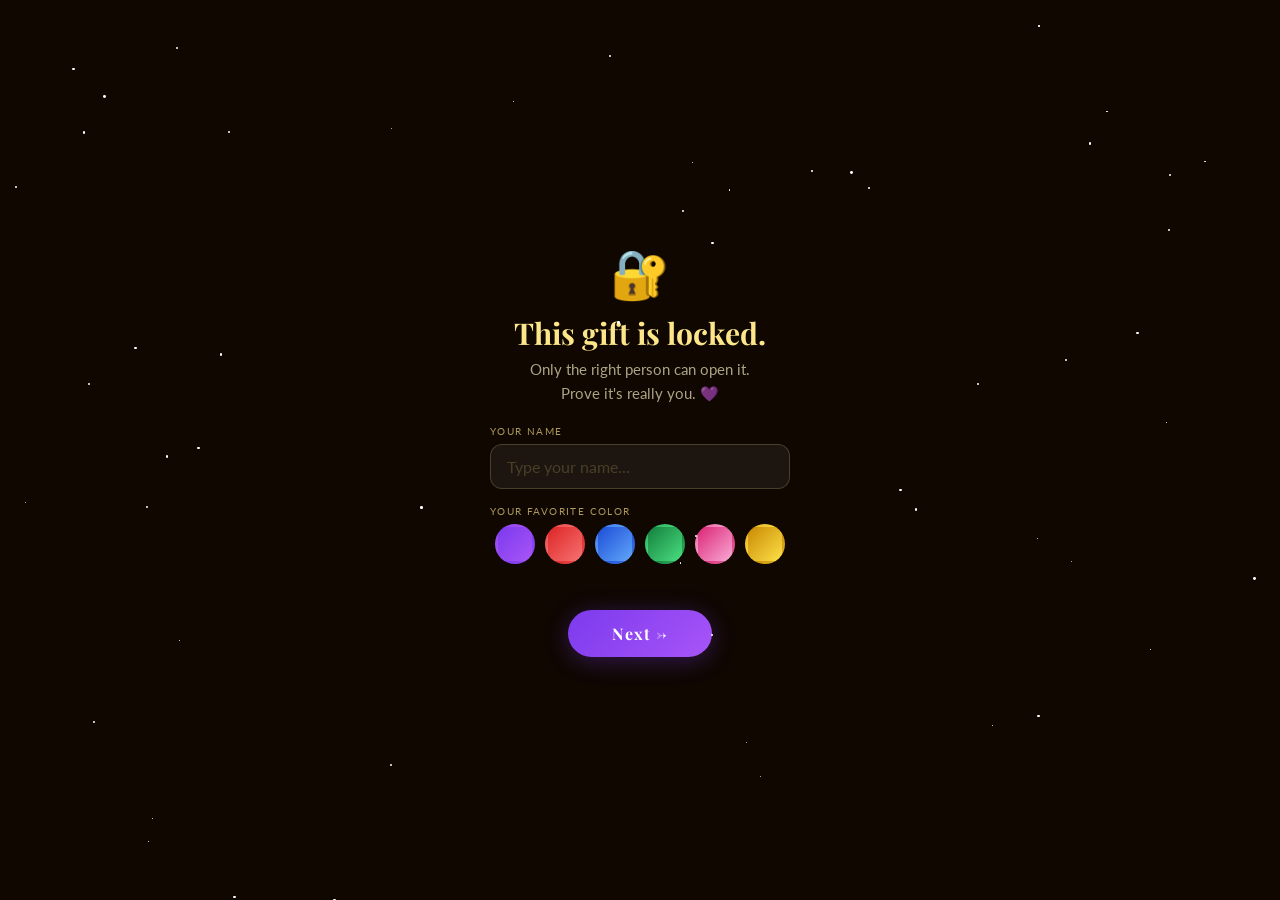
==== Public/html/Sunflower.html @ e96c3b60 "Add files via upload" ====
<!DOCTYPE html>
<html lang="en">
<head>
<meta charset="UTF-8"/>
<meta name="viewport" content="width=device-width, initial-scale=1.0"/>
<title>For Vhallery 🌻</title>
<link href="https://fonts.googleapis.com/css2?family=Playfair+Display:ital,wght@0,400;0,700;1,400&family=Lato:wght@300;400&display=swap" rel="stylesheet"/>
<link rel="stylesheet" href="/Public/css/sunflower.css"/>
</head>
<body>

<!--  AUTH 1: Name + Favorite Color  -->
<div id="auth1" class="auth-panel active">
  <div class="lock-icon">🔐</div>
  <div class="auth-title">This gift is locked.</div>
  <div class="auth-sub">Only the right person can open it.<br>Prove it's really you. 💜</div>
  <div class="auth-field">
    <label class="auth-label" for="name-input">Your name</label>
    <input class="auth-input" id="name-input" type="text" placeholder="Type your name..." autocomplete="off" spellcheck="false"/>
  </div>
  <div class="auth-field">
    <label class="auth-label">Your favorite color</label>
    <div class="color-grid">
      <div class="color-opt" data-color="purple" style="background:linear-gradient(135deg,#7c3aed,#a855f7)"><span class="ck">✓</span></div>
      <div class="color-opt" data-color="red"    style="background:linear-gradient(135deg,#dc2626,#f87171)"><span class="ck">✓</span></div>
      <div class="color-opt" data-color="blue"   style="background:linear-gradient(135deg,#1d4ed8,#60a5fa)"><span class="ck">✓</span></div>
      <div class="color-opt" data-color="green"  style="background:linear-gradient(135deg,#15803d,#4ade80)"><span class="ck">✓</span></div>
      <div class="color-opt" data-color="pink"   style="background:linear-gradient(135deg,#db2777,#f9a8d4)"><span class="ck">✓</span></div>
      <div class="color-opt" data-color="yellow" style="background:linear-gradient(135deg,#ca8a04,#fde047)"><span class="ck">✓</span></div>
    </div>
  </div>
  <div id="err1" class="auth-error"></div>
  <button class="auth-btn" id="btn1">Next →</button>
</div>

<!--  AUTH 2: Which name + What do you call me  -->
<div id="auth2" class="auth-panel">
  <div class="lock-icon">🤔</div>
  <div class="auth-title">Almost there...</div>
  <div class="auth-sub">A couple more things to prove it's you. 💜</div>
  <div class="auth-field">
    <label class="auth-label">What do you call me? 🥰</label>
    <input class="auth-input" id="nickname-input" type="text" placeholder="Type your answer..." autocomplete="off" spellcheck="false"/>
  </div>
  <div id="err2" class="auth-error"></div>
  <button class="auth-btn" id="btn2">Continue →</button>
</div>

<!-- AUTH 3: Dream Profession  -->
<div id="auth3" class="auth-panel">
  <div class="lock-icon">🌟</div>
  <div class="auth-title">One last question...</div>
  <div class="auth-sub">What's your dream profession? 👩‍💼</div>
  <div class="auth-field">
    <div class="choice-grid" id="prof-choices">
      <div class="choice-opt" data-val="doctor">👩‍⚕️ Doctor</div>
      <div class="choice-opt" data-val="engineer">👩‍💻 Engineer</div>
      <div class="choice-opt" data-val="cpa lawyer">⚖️ CPA Lawyer</div>
      <div class="choice-opt" data-val="teacher">👩‍🏫 Teacher</div>
      <div class="choice-opt" data-val="nurse">💉 Nurse</div>
      <div class="choice-opt" data-val="architect">🏛️ Architect</div>
    </div>
  </div>
  <div id="err3" class="auth-error"></div>
  <button class="auth-btn" id="btn3">Open My Gift 🌻</button>
</div>

<!--INTRO SLIDES  -->
<div id="intro">
  <div class="slide active">
    <div class="s-emoji">🌱</div>
    <div class="s-title">Hey, <em>Vhall.</em></div>
    <div class="s-sub">I made something small for you.<br>It is Something that grows just like you do.</div>
  </div>
  <div class="slide">
    <div class="s-emoji">☀️</div>
    <div class="s-title">You're the type of person<br>who <em>always faces the sun.</em></div>
    <div class="s-sub">Tough when it's hard. Soft when it matters.<br>Always, always bright.</div>
  </div>
  <div class="slide">
    <div class="s-emoji">💛</div>
    <div class="s-title">You're the toughest. The prettiest.<br><em>The most lovable.</em></div>
    <div class="s-sub">The hottest, sexiest, kindest, faithful<br>and the most independent girl in the world.</div>
  </div>
  <div class="slide">
    <div class="s-emoji">🌻</div>
    <div class="s-title">So I grew you<br><em>a garden for you.</em></div>
    <div class="s-sub">Every sunflower in it is for you <br>Vhall.</div>
  </div>
  <div id="slide-dots">
    <div class="dot on"></div>
    <div class="dot"></div>
    <div class="dot"></div>
    <div class="dot"></div>
  </div>
  <button id="next-btn">Next →</button>
</div>

<!-- GARDEN  -->
<div id="garden">
  <div id="sky">
    <div id="sun"></div>
    <div id="moon"></div>
    <div class="cloud c1"></div>
    <div class="cloud c2"></div>
    <div class="cloud c3"></div>
  </div>
  <div id="ground"></div>
  <div id="grass-row"></div>
  <div id="flowers"></div>
  <div id="night-label">🌙 Goodnight, Vhallery.<br><span style="font-size:.65em;color:#a78bfa">The sunflowers are sleeping...<br>They'll bloom again at sunrise. 🌅</span></div>
  <div id="message-card">
    <div class="name">Vhallery Camat 🌻</div>
    <div class="msg">A virtual sunflower for the most beautiful person<br>girl in the world.</div>
  </div>
  <div id="counter">🌻 <span id="count">0</span> grown</div>
  <div id="time-badge">☀️ --:--</div>
  <div id="reset-btn">↻ Reset garden</div>
  <div id="hint">Tap anywhere to grow a sunflower</div>
</div>

<script src="/Public/js/sunflower.js"></script>
</body>
</html>
---- Public/css/sunflower.css ----
*,
*::before,
*::after {
  box-sizing: border-box;
  margin: 0;
  padding: 0;
}

:root {
  --petal: #facc15;
  --petal-dark: #f59e0b;
  --center: #78350f;
  --center2: #92400e;
  --leaf: #15803d;
}

body {
  font-family: 'Lato', sans-serif;
  min-height: 100vh;
  min-height: 100dvh;
  overflow: hidden;
  user-select: none;
}

@keyframes bob {
  0%, 100% { transform: translateY(0); }
  50%      { transform: translateY(-12px); }
}

@keyframes twinkle {
  0%, 100% { opacity: .15; transform: scale(1); }
  50%      { opacity: 1;   transform: scale(1.5); }
}

@keyframes shake {
  0%, 100% { transform: translateX(0); }
  20%      { transform: translateX(-8px); }
  40%      { transform: translateX(8px); }
  60%      { transform: translateX(-6px); }
  80%      { transform: translateX(6px); }
}

@keyframes sunpulse {
  0%, 100% { box-shadow: 0 0 40px 20px #fef08a88, 0 0 80px 40px #facc1544; }
  50%      { box-shadow: 0 0 60px 30px #fef08aaa, 0 0 120px 60px #facc1566; }
}

@keyframes drift {
  from { transform: translateX(0); }
  to   { transform: translateX(110vw); }
}

@keyframes sway {
  0%, 100% { transform: rotate(-6deg); }
  50%      { transform: rotate(6deg); }
}

@keyframes growup {
  from { transform: translateX(-50%) scaleY(0); opacity: 0; }
  to   { transform: translateX(-50%) scaleY(1); opacity: 1; }
}

@keyframes sleepdown {
  from { transform: translateX(-50%) scaleY(1); opacity: 1; }
  to   { transform: translateX(-50%) scaleY(0); opacity: 0; }
}

@keyframes headbob {
  0%, 100% { transform: rotate(-3deg); }
  50%      { transform: rotate(3deg); }
}

@keyframes blink {
  0%, 100% { opacity: .4; }
  50%      { opacity: 1; }
}

@keyframes floatup {
  0%   { transform: translate(0, 0) scale(1); opacity: 1; }
  100% { transform: translate(var(--dx), var(--dy)) scale(0); opacity: 0; }
}

.auth-panel {
  position: fixed;
  inset: 0;
  z-index: 200;
  background: #0f0700;
  display: none;
  flex-direction: column;
  align-items: center;
  justify-content: center;
  padding: 32px 20px;
  transition: opacity .7s ease;
  overflow-y: auto;
  -webkit-overflow-scrolling: touch;
}

.auth-panel.active {
  display: flex;
}

.auth-panel.hiding {
  opacity: 0;
  pointer-events: none;
}

.star {
  position: absolute;
  background: #fff;
  border-radius: 50%;
  animation: twinkle ease-in-out infinite;
  pointer-events: none;
}

.lock-icon {
  font-size: clamp(34px, 9vw, 48px);
  margin-bottom: 12px;
  animation: bob 2.2s ease-in-out infinite;
}

.auth-title {
  font-family: 'Playfair Display', serif;
  font-size: clamp(17px, 5vw, 30px);
  color: #fde68a;
  text-align: center;
  font-weight: 700;
  margin-bottom: 6px;
  line-height: 1.2;
}

.auth-sub {
  font-size: clamp(11px, 3vw, 15px);
  color: #fef3c7aa;
  text-align: center;
  margin-bottom: 20px;
  line-height: 1.6;
  max-width: 300px;
}

.auth-field {
  width: 100%;
  max-width: 300px;
  margin-bottom: 16px;
}

.auth-label {
  display: block;
  font-size: 10px;
  letter-spacing: .14em;
  text-transform: uppercase;
  color: #fde68aaa;
  margin-bottom: 7px;
}

.auth-input {
  width: 100%;
  padding: 12px 16px;
  background: #ffffff0f;
  border: 1.5px solid #fde68a33;
  border-radius: 12px;
  color: #fef9c3;
  font-family: 'Lato', sans-serif;
  font-size: 16px;
  outline: none;
  transition: border-color .3s, background .3s;
  -webkit-tap-highlight-color: transparent;
}

.auth-input:focus {
  border-color: #fde68a88;
  background: #ffffff15;
}

.auth-input::placeholder {
  color: #fde68a33;
}

.auth-error {
  font-size: 12px;
  color: #f87171;
  margin-bottom: 8px;
  text-align: center;
  min-height: 18px;
}

.auth-btn {
  background: linear-gradient(135deg, #7c3aed, #a855f7);
  color: #fff;
  font-family: 'Playfair Display', serif;
  font-size: clamp(13px, 4vw, 16px);
  font-weight: 700;
  border: none;
  border-radius: 50px;
  padding: 13px 44px;
  cursor: pointer;
  letter-spacing: .07em;
  box-shadow: 0 4px 24px #7c3aed55;
  transition: transform .15s, box-shadow .15s;
  margin-top: 4px;
  -webkit-tap-highlight-color: transparent;
}

.auth-btn:hover {
  transform: scale(1.06);
  box-shadow: 0 6px 32px #a855f788;
}

.auth-btn:active {
  transform: scale(.96);
}

.color-grid {
  display: flex;
  gap: 10px;
  flex-wrap: wrap;
  justify-content: center;
}

.color-opt {
  width: clamp(32px, 9vw, 40px);
  height: clamp(32px, 9vw, 40px);
  border-radius: 50%;
  border: 3px solid transparent;
  cursor: pointer;
  transition: transform .2s, border-color .2s, box-shadow .2s;
  position: relative;
  display: flex;
  align-items: center;
  justify-content: center;
  flex-shrink: 0;
  -webkit-tap-highlight-color: transparent;
}

.color-opt:hover {
  transform: scale(1.15);
}

.color-opt.sel {
  border-color: #fff;
  box-shadow: 0 0 0 3px #ffffff44;
  transform: scale(1.2);
}

.color-opt .ck {
  font-size: 14px;
  opacity: 0;
  transition: opacity .2s;
  color: #fff;
  text-shadow: 0 1px 3px #0006;
}

.color-opt.sel .ck {
  opacity: 1;
}

.choice-grid {
  display: flex;
  gap: 8px;
  flex-wrap: wrap;
  justify-content: center;
  max-width: 300px;
}

.choice-opt {
  padding: 8px 14px;
  background: #ffffff0f;
  border: 1.5px solid #fde68a33;
  border-radius: 50px;
  color: #fef9c3;
  font-size: clamp(11px, 3vw, 13px);
  cursor: pointer;
  transition: background .2s, border-color .2s, transform .15s;
  text-align: center;
  -webkit-tap-highlight-color: transparent;
}

.choice-opt:hover {
  background: #ffffff18;
  border-color: #fde68a55;
}

.choice-opt.sel {
  background: linear-gradient(135deg, #7c3aed44, #a855f744);
  border-color: #a855f7;
  color: #e9d5ff;
  transform: scale(1.04);
}

#intro {
  position: fixed;
  inset: 0;
  z-index: 100;
  background: #0f0700;
  display: none;
  align-items: center;
  justify-content: center;
  transition: opacity .9s ease;
}

#intro.active {
  display: flex;
}

#intro.hiding {
  opacity: 0;
  pointer-events: none;
}

.slide {
  position: absolute;
  inset: 0;
  display: flex;
  flex-direction: column;
  align-items: center;
  justify-content: center;
  padding: 40px 24px 130px;
  opacity: 0;
  transform: translateY(28px);
  transition: opacity .55s ease, transform .55s ease;
  pointer-events: none;
}

.slide.active {
  opacity: 1;
  transform: translateY(0);
  pointer-events: auto;
}

.slide.exiting {
  opacity: 0;
  transform: translateY(-28px);
  pointer-events: none;
}

.s-emoji {
  font-size: clamp(44px, 13vw, 90px);
  margin-bottom: 20px;
  animation: bob 2.2s ease-in-out infinite;
}

.s-title {
  font-family: 'Playfair Display', serif;
  font-size: clamp(19px, 5.5vw, 42px);
  color: #fde68a;
  text-align: center;
  line-height: 1.25;
  margin-bottom: 14px;
  font-weight: 700;
}

.s-title em {
  color: #fb923c;
  font-style: italic;
}

.s-sub {
  font-size: clamp(13px, 3.2vw, 19px);
  color: #fef3c7bb;
  text-align: center;
  line-height: 1.75;
  max-width: 360px;
  font-weight: 300;
}

#slide-dots {
  position: absolute;
  bottom: 82px;
  left: 50%;
  transform: translateX(-50%);
  display: flex;
  gap: 10px;
  z-index: 5;
}

.dot {
  width: 8px;
  height: 8px;
  border-radius: 50%;
  background: #fde68a33;
  transition: background .3s, transform .3s;
}

.dot.on {
  background: #fde68a;
  transform: scale(1.35);
}

#next-btn {
  position: absolute;
  bottom: 26px;
  left: 50%;
  transform: translateX(-50%);
  background: linear-gradient(135deg, #f59e0b, #fb923c);
  color: #1a0800;
  font-family: 'Playfair Display', serif;
  font-size: clamp(13px, 4vw, 17px);
  font-weight: 700;
  border: none;
  border-radius: 50px;
  padding: 13px 42px;
  cursor: pointer;
  letter-spacing: .07em;
  box-shadow: 0 4px 28px #f59e0b55;
  z-index: 5;
  transition: transform .15s, box-shadow .15s;
  white-space: nowrap;
  -webkit-tap-highlight-color: transparent;
}

#next-btn:hover {
  transform: translateX(-50%) scale(1.06);
}

#next-btn:active {
  transform: translateX(-50%) scale(.96);
}

#garden {
  position: fixed;
  inset: 0;
  cursor: crosshair;
  display: none;
  opacity: 0;
  transition: opacity .9s ease;
}

#sky {
  position: absolute;
  top: 0;
  left: 0;
  right: 0;
  height: 76vh;
  height: 76dvh;
  background: linear-gradient(180deg, #fef3c7 0%, #fde68a 50%, #fb923c 100%);
  overflow: hidden;
  transition: background 2s ease;
}

#sky.night {
  background: linear-gradient(180deg, #0a0a1a 0%, #0f0f2e 50%, #1a1a3a 100%);
}

#ground {
  position: absolute;
  bottom: 0;
  left: 0;
  right: 0;
  height: 25vh;
  height: 25dvh;
  background: linear-gradient(180deg, #92400e, #78350f);
  transition: background 2s ease;
}

#ground.night {
  background: linear-gradient(180deg, #1a0f08, #0f0a05);
}

#sun {
  position: absolute;
  top: clamp(58px, 12vw, 96px);
  right: clamp(14px, 6vw, 90px);
  width: clamp(40px, 10vw, 72px);
  height: clamp(40px, 10vw, 72px);
  background: radial-gradient(circle, #fef08a 40%, #facc15 70%, #f59e0b 100%);
  border-radius: 50%;
  animation: sunpulse 4s ease-in-out infinite;
  box-shadow: 0 0 40px 20px #fef08a88, 0 0 80px 40px #facc1544;
  transition: opacity 1.5s ease, transform 1.5s ease;
}

#sun.hide {
  opacity: 0;
  transform: translateY(40px);
}

#moon {
  position: absolute;
  top: clamp(62px, 12vw, 100px);
  right: clamp(18px, 6vw, 94px);
  width: clamp(32px, 8vw, 60px);
  height: clamp(32px, 8vw, 60px);
  background: radial-gradient(circle at 35% 35%, #fef9c3, #e2d9a0);
  border-radius: 50%;
  box-shadow: 0 0 30px 10px #fef9c344;
  opacity: 0;
  transition: opacity 1.5s ease;
  pointer-events: none;
}

#moon.show {
  opacity: 1;
}

.sky-star {
  position: absolute;
  background: #fff;
  border-radius: 50%;
  opacity: 0;
  transition: opacity 1.5s ease;
  animation: twinkle ease-in-out infinite;
}

.sky-star.show {
  opacity: 1;
}

.cloud {
  position: absolute;
  background: #fff9;
  border-radius: 50px;
  animation: drift linear infinite;
  transition: opacity 1.5s ease;
}

.cloud::before,
.cloud::after {
  content: '';
  position: absolute;
  background: #fff9;
  border-radius: 50%;
}

.cloud.night {
  opacity: 0;
}

.c1 {
  width: 120px;
  height: 36px;
  top: 40px;
  left: -140px;
  animation-duration: 28s;
}
.c1::before { width: 60px; height: 50px; top: -22px; left: 18px; }
.c1::after  { width: 45px; height: 40px; top: -16px; left: 55px; }

.c2 {
  width: 90px;
  height: 26px;
  top: 90px;
  left: -110px;
  animation-duration: 38s;
  animation-delay: -12s;
  opacity: .7;
}
.c2::before { width: 44px; height: 38px; top: -18px; left: 12px; }
.c2::after  { width: 34px; height: 30px; top: -12px; left: 44px; }

.c3 {
  width: 150px;
  height: 40px;
  top: 20px;
  left: -170px;
  animation-duration: 50s;
  animation-delay: -25s;
  opacity: .5;
}
.c3::before { width: 70px; height: 60px; top: -28px; left: 22px; }
.c3::after  { width: 55px; height: 48px; top: -20px; left: 72px; }

#grass-row {
  position: absolute;
  bottom: calc(25vh - 20px);
  left: 0;
  right: 0;
  height: 48px;
  overflow: hidden;
}

.grass-blade {
  position: absolute;
  bottom: 0;
  width: 10px;
  border-radius: 6px 6px 0 0;
  transform-origin: bottom center;
  animation: sway 2.5s ease-in-out infinite;
}

#flowers {
  position: absolute;
  bottom: calc(25vh - 14px);
  left: 0;
  right: 0;
  pointer-events: none;
}

.sunflower {
  position: absolute;
  bottom: 0;
  transform: translateX(-50%);
  display: flex;
  flex-direction: column;
  align-items: center;
  transform-origin: bottom center;
}

.sunflower.grow   { animation: growup 1.2s cubic-bezier(.22,1,.36,1) forwards; }
.sunflower.sleep  { animation: sleepdown 1.5s ease-in-out forwards; }
.sunflower.hidden { transform: translateX(-50%) scaleY(0); opacity: 0; }
.sunflower.wake   { animation: growup 1.8s cubic-bezier(.22,1,.36,1) forwards; }

.stem {
  width: 7px;
  border-radius: 4px;
  background: linear-gradient(180deg, #15803d, #166534);
  position: relative;
}

.leaf {
  position: absolute;
  width: clamp(18px, 5vw, 28px);
  height: clamp(10px, 3vw, 16px);
  background: #15803d;
  border-radius: 50% 0 50% 0;
}

.leaf-left  { right: 6px; transform: rotate(30deg); }
.leaf-right { left: 6px; transform: rotate(-30deg) scaleX(-1); }

.head {
  position: relative;
  animation: headbob 3s ease-in-out infinite;
}

.petals {
  position: absolute;
  inset: 0;
}

.petal {
  position: absolute;
  border-radius: 50% 50% 30% 30%;
  top: 50%;
  left: 50%;
  transform-origin: 50% 100%;
}

.center-circle {
  position: absolute;
  border-radius: 50%;
  top: 50%;
  left: 50%;
  transform: translate(-50%, -50%);
  box-shadow: inset 0 2px 6px #0004;
  background: radial-gradient(circle at 40% 35%, var(--center2), var(--center) 60%);
}

.center-dots {
  position: absolute;
  inset: 3px;
  border-radius: 50%;
  background-image: radial-gradient(circle, #f59e0b55 1px, transparent 1px);
  background-size: 5px 5px;
}

#night-label {
  position: absolute;
  top: 25vh;
  left: 50%;
  transform: translateX(-50%);
  font-family: 'Playfair Display', serif;
  font-size: clamp(15px, 4.5vw, 32px);
  color: #c4b5fd;
  text-align: center;
  opacity: 0;
  pointer-events: none;
  transition: opacity 1.5s ease;
  line-height: 1.7;
  width: 90%;
  max-width: 400px;
}

#night-label.show {
  opacity: 1;
}

#message-card {
  position: absolute;
  bottom: clamp(52px, 9vh, 80px);
  left: 50%;
  transform: translateX(-50%);
  background: #78350faa;
  backdrop-filter: blur(6px);
  border: 1px solid #fde68a55;
  border-radius: 14px;
  padding: 8px 16px;
  text-align: center;
  max-width: 86vw;
  pointer-events: none;
  z-index: 10;
  transition: background 2s, border-color 2s;
}

#message-card.night {
  background: #0d0a1eaa;
  border-color: #7c3aed55;
}

#message-card .name {
  font-family: 'Playfair Display', serif;
  font-size: clamp(12px, 3.5vw, 18px);
  color: #fef9c3;
  font-weight: 700;
  letter-spacing: .04em;
}

#message-card .msg {
  font-size: clamp(9px, 2.2vw, 12px);
  color: #fde68acc;
  margin-top: 3px;
  line-height: 1.5;
  font-style: italic;
}

#counter {
  position: absolute;
  top: clamp(8px, 2vw, 14px);
  left: clamp(10px, 3vw, 18px);
  font-family: 'Playfair Display', serif;
  font-size: clamp(11px, 3vw, 13px);
  color: #fef9c3;
  background: #78350f99;
  padding: 5px 12px;
  border-radius: 20px;
  border: 1px solid #fde68a55;
  backdrop-filter: blur(4px);
  transition: background 2s, border-color 2s;
}

#counter.night {
  background: #0a0a1a99;
  border-color: #ffffff22;
}

#counter span {
  font-weight: 700;
  color: #fde68a;
}

#counter.night span {
  color: #c4b5fd;
}

#time-badge {
  position: absolute;
  top: clamp(8px, 2vw, 14px);
  right: clamp(10px, 3vw, 18px);
  font-size: clamp(11px, 3vw, 13px);
  color: #fde68a;
  background: #78350f99;
  padding: 5px 12px;
  border-radius: 20px;
  border: 1px solid #fde68a33;
  backdrop-filter: blur(4px);
  transition: background 2s;
}

#time-badge.night {
  background: #0a0a1a99;
  color: #c4b5fd;
}

#reset-btn {
  position: absolute;
  bottom: clamp(24px, 5vh, 48px);
  right: clamp(10px, 3vw, 18px);
  font-size: clamp(10px, 2.5vw, 11px);
  color: #fde68a99;
  background: #78350f66;
  padding: 5px 11px;
  border-radius: 20px;
  border: 1px solid #fde68a33;
  cursor: pointer;
  letter-spacing: .05em;
  z-index: 10;
  -webkit-tap-highlight-color: transparent;
}

#reset-btn:hover {
  color: #fde68a;
  background: #78350f99;
}

#hint {
  position: absolute;
  bottom: clamp(8px, 2vh, 16px);
  left: 50%;
  transform: translateX(-50%);
  color: #fef9c3cc;
  font-size: clamp(9px, 2.3vw, 12px);
  letter-spacing: .1em;
  text-transform: uppercase;
  pointer-events: none;
  animation: blink 2s ease-in-out infinite;
  white-space: nowrap;
}

.particle {
  position: fixed;
  pointer-events: none;
  border-radius: 50%;
  animation: floatup 1.4s ease-out forwards;
}

@media (max-width: 480px) {
  
  #sky    { height: 64vh; }
  #sky    { height: 64dvh; }
  #ground { height: 36vh; }
  #ground { height: 36dvh; }

  #grass-row { bottom: calc(36vh - 16px); }
  #grass-row { bottom: calc(36dvh - 16px); }
  #flowers   { bottom: calc(36vh - 12px); }
  #flowers   { bottom: calc(36dvh - 12px); }

  #night-label   { top: 24vh; }
  #night-label   { top: 24dvh; }
  #message-card  { bottom: clamp(40px, 6vh, 60px); }
  #reset-btn     { bottom: clamp(18px, 3.5vh, 34px); }

  #sun, #moon { right: 12px; }
  #counter, #time-badge {
    top: 8px;
    padding: 4px 10px;
    max-width: 46vw;
  }
  #counter    { left: 8px; }
  #time-badge { right: 8px; }

  .cloud { opacity: .5; }

  .c1 { width: 80px; height: 24px; }
  .c1::before { width: 40px; height: 34px; top: -16px; left: 12px; }
  .c1::after  { width: 30px; height: 26px; top: -10px; left: 36px; }

  .c2 { width: 60px; height: 18px; }
  .c3 { width: 100px; height: 26px; }
}

@media (max-width: 360px) {
  .auth-title { font-size: 16px; }
  .auth-sub   { font-size: 11px; }
  .s-title    { font-size: 17px; }
  .s-sub      { font-size: 12px; }
  .auth-btn   { padding: 11px 32px; font-size: 13px; }

  #sun, #moon { top: clamp(52px, 14vw, 80px); }
  #counter, #time-badge { font-size: 10px; padding: 4px 8px; }
}
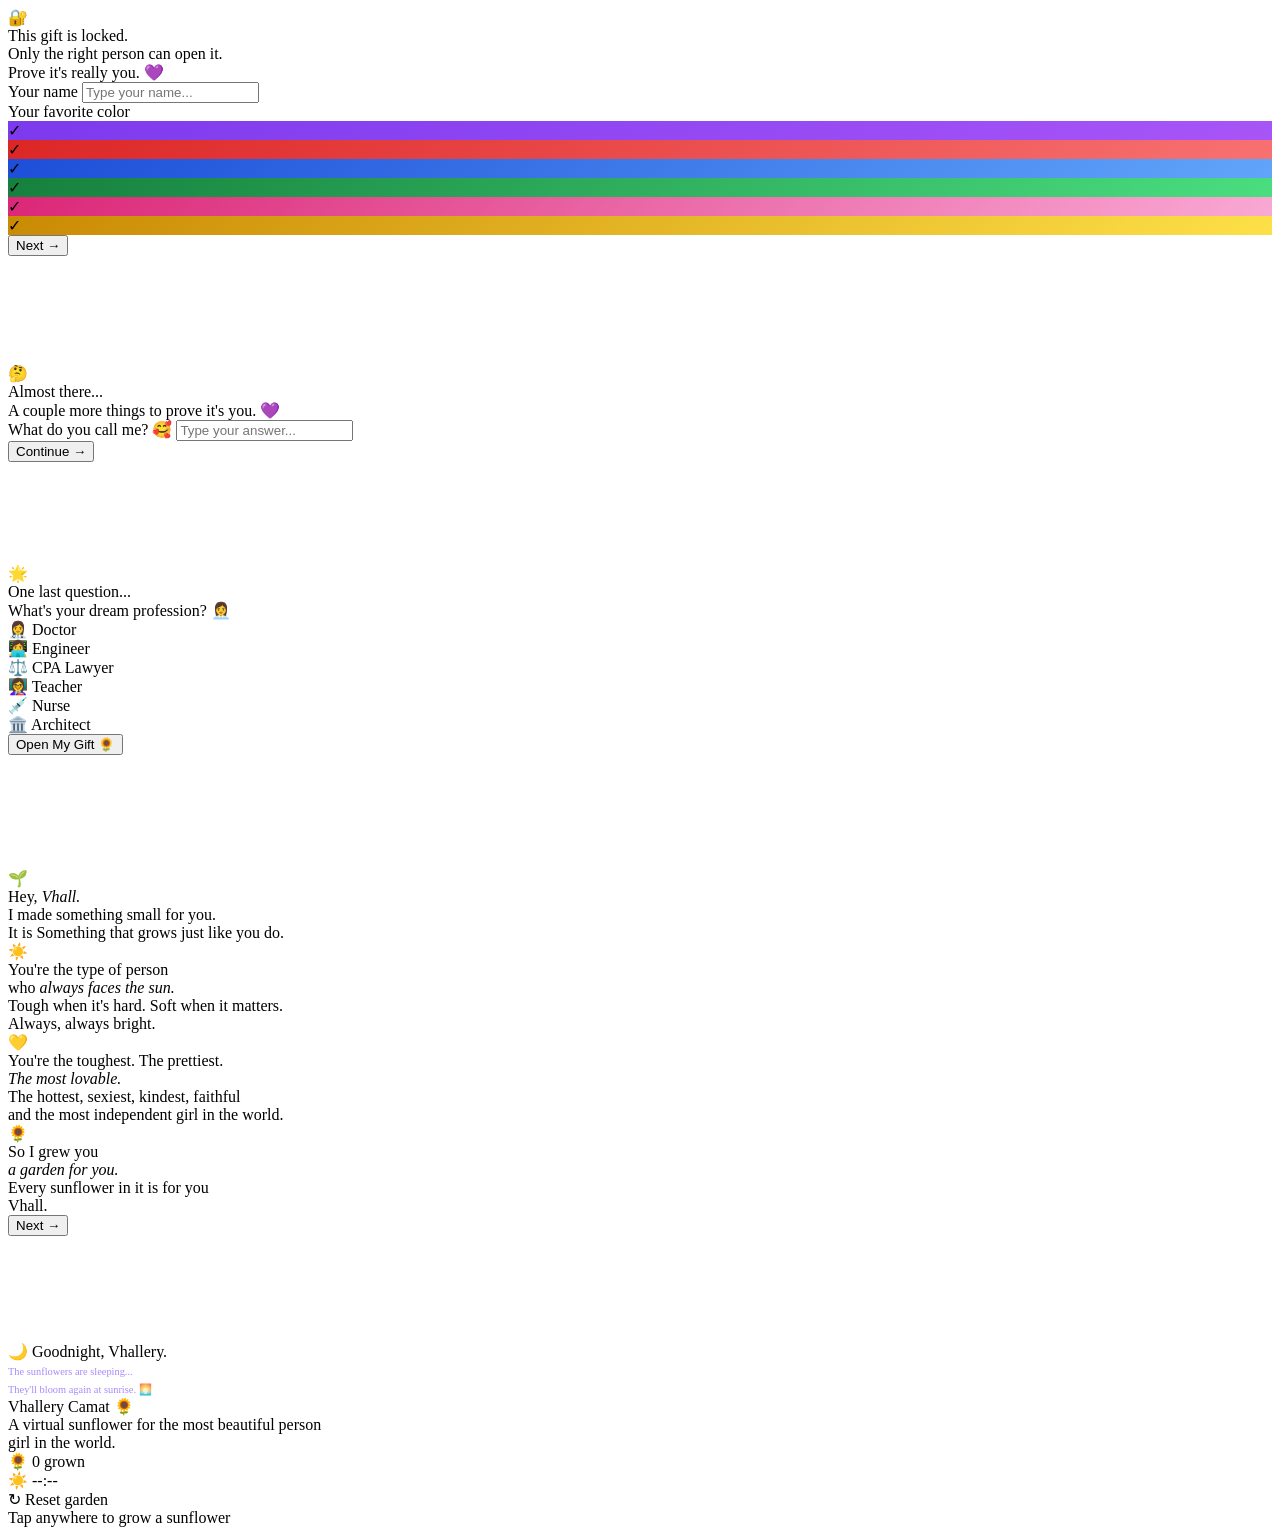
==== commit 505f5a64: "Update Sunflower.html" ====
--- a/Public/html/Sunflower.html
+++ b/Public/html/Sunflower.html
@@ -5,7 +5,7 @@
 <meta name="viewport" content="width=device-width, initial-scale=1.0"/>
 <title>For Vhallery 🌻</title>
 <link href="https://fonts.googleapis.com/css2?family=Playfair+Display:ital,wght@0,400;0,700;1,400&family=Lato:wght@300;400&display=swap" rel="stylesheet"/>
-<link rel="stylesheet" href="/Public/css/sunflower.css"/>
+<link rel="stylesheet" href="/css/sunflower.css"/>
 </head>
 <body>
 
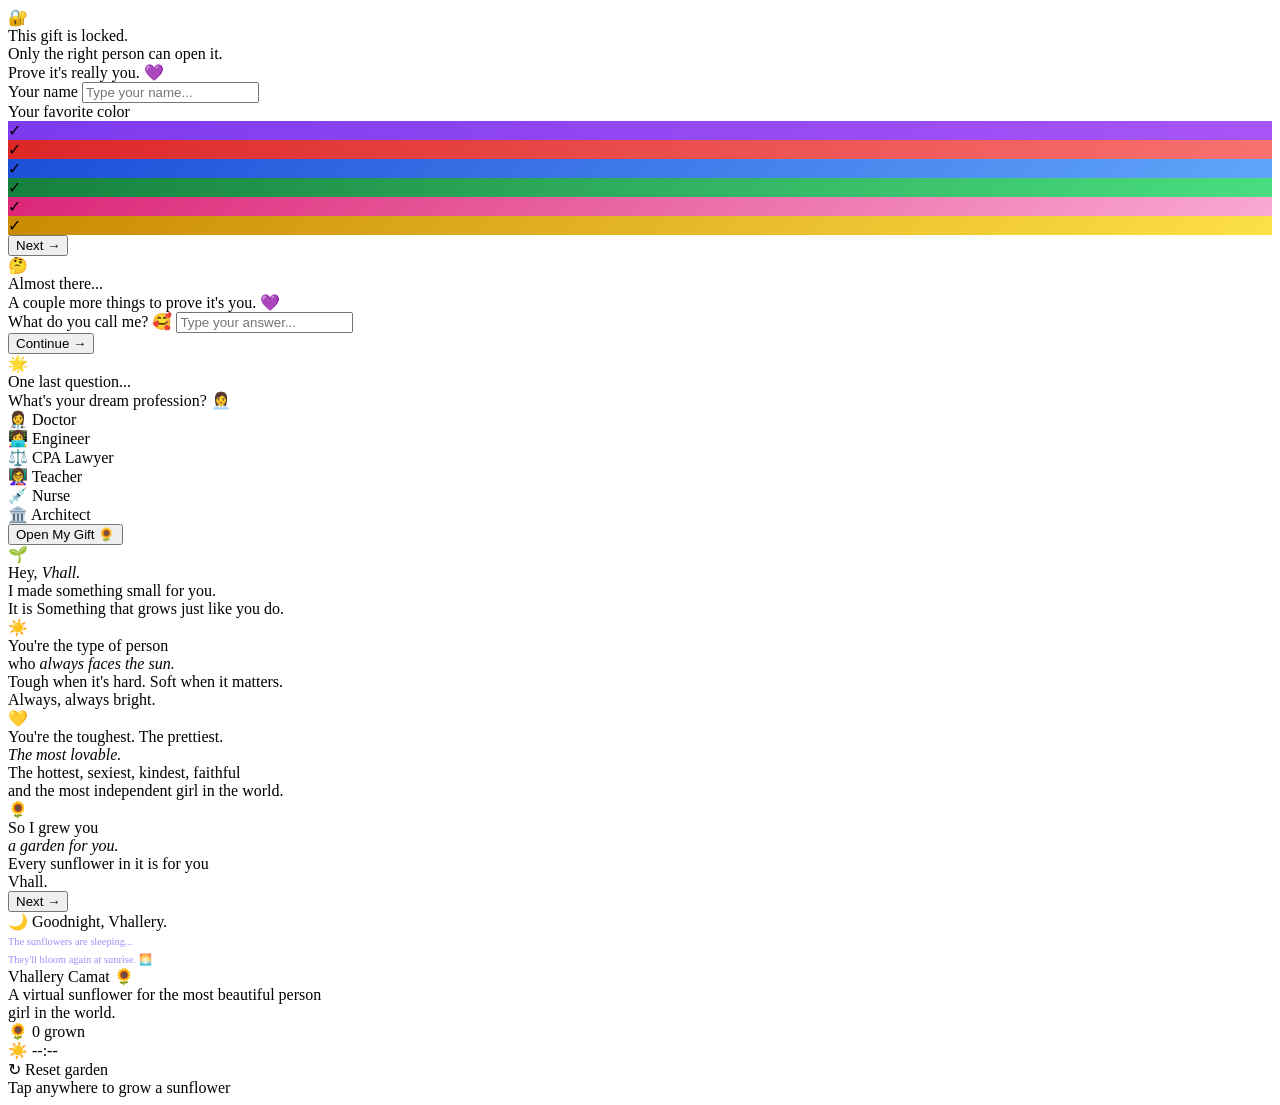
==== commit a67ccf56: "Update Sunflower.html" ====
--- a/Public/html/Sunflower.html
+++ b/Public/html/Sunflower.html
@@ -119,6 +119,6 @@
   <div id="hint">Tap anywhere to grow a sunflower</div>
 </div>
 
-<script src="/Public/js/sunflower.js"></script>
+<script src="/js/sunflower.js"></script>
 </body>
 </html>
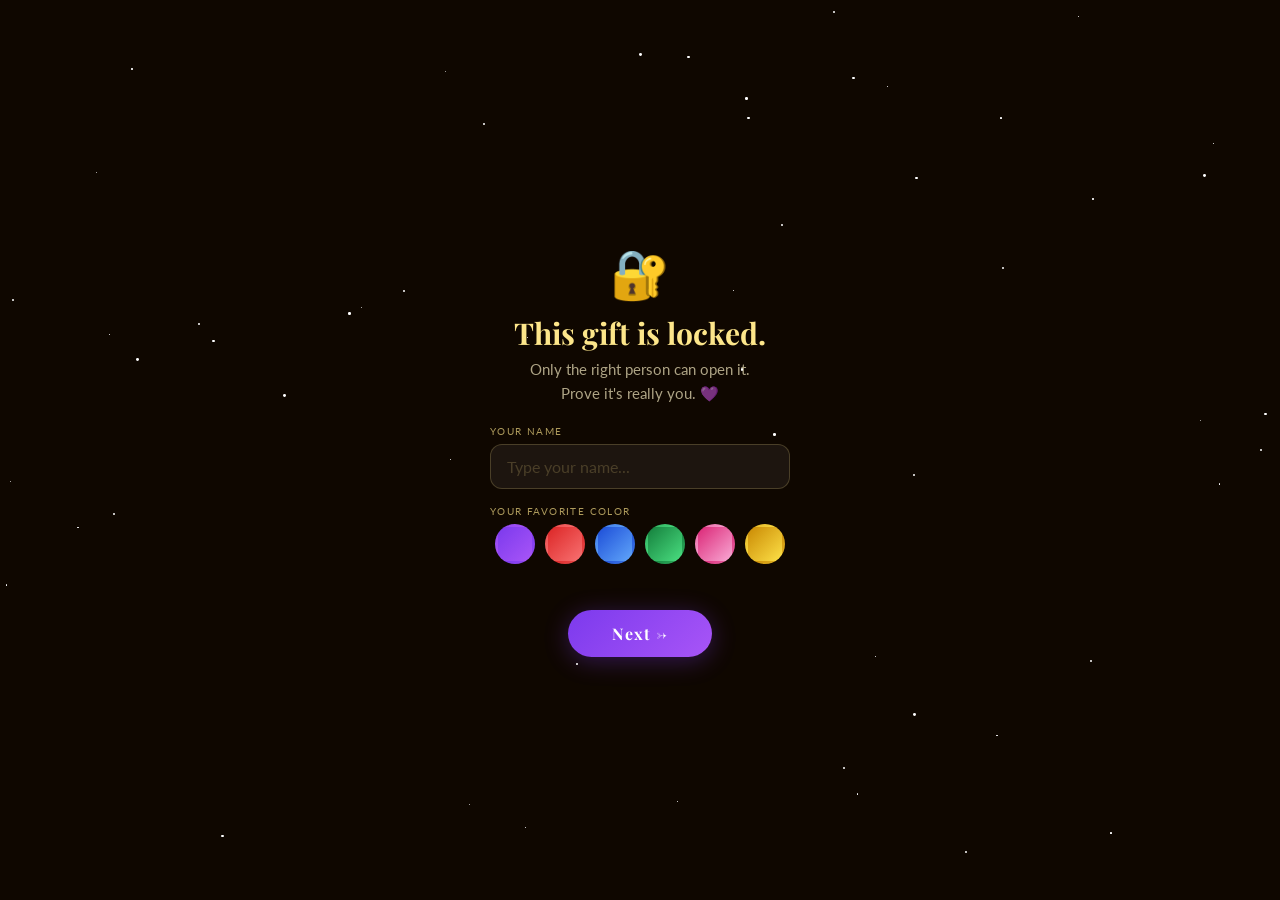
==== commit cec4a077: "Update Sunflower.html" ====
--- a/Public/html/Sunflower.html
+++ b/Public/html/Sunflower.html
@@ -5,7 +5,7 @@
 <meta name="viewport" content="width=device-width, initial-scale=1.0"/>
 <title>For Vhallery 🌻</title>
 <link href="https://fonts.googleapis.com/css2?family=Playfair+Display:ital,wght@0,400;0,700;1,400&family=Lato:wght@300;400&display=swap" rel="stylesheet"/>
-<link rel="stylesheet" href="/css/sunflower.css"/>
+<link rel="stylesheet" href="../css/sunflower.css"/>
 </head>
 <body>
 
@@ -119,6 +119,6 @@
   <div id="hint">Tap anywhere to grow a sunflower</div>
 </div>
 
-<script src="/js/sunflower.js"></script>
+<script src="../js/sunflower.js"></script>
 </body>
 </html>
--- a/Public/css/sunflower.css
+++ b/Public/css/sunflower.css
@@ -0,0 +1,850 @@
+*,
+*::before,
+*::after {
+  box-sizing: border-box;
+  margin: 0;
+  padding: 0;
+}
+
+:root {
+  --petal: #facc15;
+  --petal-dark: #f59e0b;
+  --center: #78350f;
+  --center2: #92400e;
+  --leaf: #15803d;
+}
+
+body {
+  font-family: 'Lato', sans-serif;
+  min-height: 100vh;
+  min-height: 100dvh;
+  overflow: hidden;
+  user-select: none;
+}
+
+@keyframes bob {
+  0%, 100% { transform: translateY(0); }
+  50%      { transform: translateY(-12px); }
+}
+
+@keyframes twinkle {
+  0%, 100% { opacity: .15; transform: scale(1); }
+  50%      { opacity: 1;   transform: scale(1.5); }
+}
+
+@keyframes shake {
+  0%, 100% { transform: translateX(0); }
+  20%      { transform: translateX(-8px); }
+  40%      { transform: translateX(8px); }
+  60%      { transform: translateX(-6px); }
+  80%      { transform: translateX(6px); }
+}
+
+@keyframes sunpulse {
+  0%, 100% { box-shadow: 0 0 40px 20px #fef08a88, 0 0 80px 40px #facc1544; }
+  50%      { box-shadow: 0 0 60px 30px #fef08aaa, 0 0 120px 60px #facc1566; }
+}
+
+@keyframes drift {
+  from { transform: translateX(0); }
+  to   { transform: translateX(110vw); }
+}
+
+@keyframes sway {
+  0%, 100% { transform: rotate(-6deg); }
+  50%      { transform: rotate(6deg); }
+}
+
+@keyframes growup {
+  from { transform: translateX(-50%) scaleY(0); opacity: 0; }
+  to   { transform: translateX(-50%) scaleY(1); opacity: 1; }
+}
+
+@keyframes sleepdown {
+  from { transform: translateX(-50%) scaleY(1); opacity: 1; }
+  to   { transform: translateX(-50%) scaleY(0); opacity: 0; }
+}
+
+@keyframes headbob {
+  0%, 100% { transform: rotate(-3deg); }
+  50%      { transform: rotate(3deg); }
+}
+
+@keyframes blink {
+  0%, 100% { opacity: .4; }
+  50%      { opacity: 1; }
+}
+
+@keyframes floatup {
+  0%   { transform: translate(0, 0) scale(1); opacity: 1; }
+  100% { transform: translate(var(--dx), var(--dy)) scale(0); opacity: 0; }
+}
+
+.auth-panel {
+  position: fixed;
+  inset: 0;
+  z-index: 200;
+  background: #0f0700;
+  display: none;
+  flex-direction: column;
+  align-items: center;
+  justify-content: center;
+  padding: 32px 20px;
+  transition: opacity .7s ease;
+  overflow-y: auto;
+  -webkit-overflow-scrolling: touch;
+}
+
+.auth-panel.active {
+  display: flex;
+}
+
+.auth-panel.hiding {
+  opacity: 0;
+  pointer-events: none;
+}
+
+.star {
+  position: absolute;
+  background: #fff;
+  border-radius: 50%;
+  animation: twinkle ease-in-out infinite;
+  pointer-events: none;
+}
+
+.lock-icon {
+  font-size: clamp(34px, 9vw, 48px);
+  margin-bottom: 12px;
+  animation: bob 2.2s ease-in-out infinite;
+}
+
+.auth-title {
+  font-family: 'Playfair Display', serif;
+  font-size: clamp(17px, 5vw, 30px);
+  color: #fde68a;
+  text-align: center;
+  font-weight: 700;
+  margin-bottom: 6px;
+  line-height: 1.2;
+}
+
+.auth-sub {
+  font-size: clamp(11px, 3vw, 15px);
+  color: #fef3c7aa;
+  text-align: center;
+  margin-bottom: 20px;
+  line-height: 1.6;
+  max-width: 300px;
+}
+
+.auth-field {
+  width: 100%;
+  max-width: 300px;
+  margin-bottom: 16px;
+}
+
+.auth-label {
+  display: block;
+  font-size: 10px;
+  letter-spacing: .14em;
+  text-transform: uppercase;
+  color: #fde68aaa;
+  margin-bottom: 7px;
+}
+
+.auth-input {
+  width: 100%;
+  padding: 12px 16px;
+  background: #ffffff0f;
+  border: 1.5px solid #fde68a33;
+  border-radius: 12px;
+  color: #fef9c3;
+  font-family: 'Lato', sans-serif;
+  font-size: 16px;
+  outline: none;
+  transition: border-color .3s, background .3s;
+  -webkit-tap-highlight-color: transparent;
+}
+
+.auth-input:focus {
+  border-color: #fde68a88;
+  background: #ffffff15;
+}
+
+.auth-input::placeholder {
+  color: #fde68a33;
+}
+
+.auth-error {
+  font-size: 12px;
+  color: #f87171;
+  margin-bottom: 8px;
+  text-align: center;
+  min-height: 18px;
+}
+
+.auth-btn {
+  background: linear-gradient(135deg, #7c3aed, #a855f7);
+  color: #fff;
+  font-family: 'Playfair Display', serif;
+  font-size: clamp(13px, 4vw, 16px);
+  font-weight: 700;
+  border: none;
+  border-radius: 50px;
+  padding: 13px 44px;
+  cursor: pointer;
+  letter-spacing: .07em;
+  box-shadow: 0 4px 24px #7c3aed55;
+  transition: transform .15s, box-shadow .15s;
+  margin-top: 4px;
+  -webkit-tap-highlight-color: transparent;
+}
+
+.auth-btn:hover {
+  transform: scale(1.06);
+  box-shadow: 0 6px 32px #a855f788;
+}
+
+.auth-btn:active {
+  transform: scale(.96);
+}
+
+.color-grid {
+  display: flex;
+  gap: 10px;
+  flex-wrap: wrap;
+  justify-content: center;
+}
+
+.color-opt {
+  width: clamp(32px, 9vw, 40px);
+  height: clamp(32px, 9vw, 40px);
+  border-radius: 50%;
+  border: 3px solid transparent;
+  cursor: pointer;
+  transition: transform .2s, border-color .2s, box-shadow .2s;
+  position: relative;
+  display: flex;
+  align-items: center;
+  justify-content: center;
+  flex-shrink: 0;
+  -webkit-tap-highlight-color: transparent;
+}
+
+.color-opt:hover {
+  transform: scale(1.15);
+}
+
+.color-opt.sel {
+  border-color: #fff;
+  box-shadow: 0 0 0 3px #ffffff44;
+  transform: scale(1.2);
+}
+
+.color-opt .ck {
+  font-size: 14px;
+  opacity: 0;
+  transition: opacity .2s;
+  color: #fff;
+  text-shadow: 0 1px 3px #0006;
+}
+
+.color-opt.sel .ck {
+  opacity: 1;
+}
+
+.choice-grid {
+  display: flex;
+  gap: 8px;
+  flex-wrap: wrap;
+  justify-content: center;
+  max-width: 300px;
+}
+
+.choice-opt {
+  padding: 8px 14px;
+  background: #ffffff0f;
+  border: 1.5px solid #fde68a33;
+  border-radius: 50px;
+  color: #fef9c3;
+  font-size: clamp(11px, 3vw, 13px);
+  cursor: pointer;
+  transition: background .2s, border-color .2s, transform .15s;
+  text-align: center;
+  -webkit-tap-highlight-color: transparent;
+}
+
+.choice-opt:hover {
+  background: #ffffff18;
+  border-color: #fde68a55;
+}
+
+.choice-opt.sel {
+  background: linear-gradient(135deg, #7c3aed44, #a855f744);
+  border-color: #a855f7;
+  color: #e9d5ff;
+  transform: scale(1.04);
+}
+
+#intro {
+  position: fixed;
+  inset: 0;
+  z-index: 100;
+  background: #0f0700;
+  display: none;
+  align-items: center;
+  justify-content: center;
+  transition: opacity .9s ease;
+}
+
+#intro.active {
+  display: flex;
+}
+
+#intro.hiding {
+  opacity: 0;
+  pointer-events: none;
+}
+
+.slide {
+  position: absolute;
+  inset: 0;
+  display: flex;
+  flex-direction: column;
+  align-items: center;
+  justify-content: center;
+  padding: 40px 24px 130px;
+  opacity: 0;
+  transform: translateY(28px);
+  transition: opacity .55s ease, transform .55s ease;
+  pointer-events: none;
+}
+
+.slide.active {
+  opacity: 1;
+  transform: translateY(0);
+  pointer-events: auto;
+}
+
+.slide.exiting {
+  opacity: 0;
+  transform: translateY(-28px);
+  pointer-events: none;
+}
+
+.s-emoji {
+  font-size: clamp(44px, 13vw, 90px);
+  margin-bottom: 20px;
+  animation: bob 2.2s ease-in-out infinite;
+}
+
+.s-title {
+  font-family: 'Playfair Display', serif;
+  font-size: clamp(19px, 5.5vw, 42px);
+  color: #fde68a;
+  text-align: center;
+  line-height: 1.25;
+  margin-bottom: 14px;
+  font-weight: 700;
+}
+
+.s-title em {
+  color: #fb923c;
+  font-style: italic;
+}
+
+.s-sub {
+  font-size: clamp(13px, 3.2vw, 19px);
+  color: #fef3c7bb;
+  text-align: center;
+  line-height: 1.75;
+  max-width: 360px;
+  font-weight: 300;
+}
+
+#slide-dots {
+  position: absolute;
+  bottom: 82px;
+  left: 50%;
+  transform: translateX(-50%);
+  display: flex;
+  gap: 10px;
+  z-index: 5;
+}
+
+.dot {
+  width: 8px;
+  height: 8px;
+  border-radius: 50%;
+  background: #fde68a33;
+  transition: background .3s, transform .3s;
+}
+
+.dot.on {
+  background: #fde68a;
+  transform: scale(1.35);
+}
+
+#next-btn {
+  position: absolute;
+  bottom: 26px;
+  left: 50%;
+  transform: translateX(-50%);
+  background: linear-gradient(135deg, #f59e0b, #fb923c);
+  color: #1a0800;
+  font-family: 'Playfair Display', serif;
+  font-size: clamp(13px, 4vw, 17px);
+  font-weight: 700;
+  border: none;
+  border-radius: 50px;
+  padding: 13px 42px;
+  cursor: pointer;
+  letter-spacing: .07em;
+  box-shadow: 0 4px 28px #f59e0b55;
+  z-index: 5;
+  transition: transform .15s, box-shadow .15s;
+  white-space: nowrap;
+  -webkit-tap-highlight-color: transparent;
+}
+
+#next-btn:hover {
+  transform: translateX(-50%) scale(1.06);
+}
+
+#next-btn:active {
+  transform: translateX(-50%) scale(.96);
+}
+
+#garden {
+  position: fixed;
+  inset: 0;
+  cursor: crosshair;
+  display: none;
+  opacity: 0;
+  transition: opacity .9s ease;
+}
+
+#sky {
+  position: absolute;
+  top: 0;
+  left: 0;
+  right: 0;
+  height: 76vh;
+  height: 76dvh;
+  background: linear-gradient(180deg, #fef3c7 0%, #fde68a 50%, #fb923c 100%);
+  overflow: hidden;
+  transition: background 2s ease;
+}
+
+#sky.night {
+  background: linear-gradient(180deg, #0a0a1a 0%, #0f0f2e 50%, #1a1a3a 100%);
+}
+
+#ground {
+  position: absolute;
+  bottom: 0;
+  left: 0;
+  right: 0;
+  height: 25vh;
+  height: 25dvh;
+  background: linear-gradient(180deg, #92400e, #78350f);
+  transition: background 2s ease;
+}
+
+#ground.night {
+  background: linear-gradient(180deg, #1a0f08, #0f0a05);
+}
+
+#sun {
+  position: absolute;
+  top: clamp(58px, 12vw, 96px);
+  right: clamp(14px, 6vw, 90px);
+  width: clamp(40px, 10vw, 72px);
+  height: clamp(40px, 10vw, 72px);
+  background: radial-gradient(circle, #fef08a 40%, #facc15 70%, #f59e0b 100%);
+  border-radius: 50%;
+  animation: sunpulse 4s ease-in-out infinite;
+  box-shadow: 0 0 40px 20px #fef08a88, 0 0 80px 40px #facc1544;
+  transition: opacity 1.5s ease, transform 1.5s ease;
+}
+
+#sun.hide {
+  opacity: 0;
+  transform: translateY(40px);
+}
+
+#moon {
+  position: absolute;
+  top: clamp(62px, 12vw, 100px);
+  right: clamp(18px, 6vw, 94px);
+  width: clamp(32px, 8vw, 60px);
+  height: clamp(32px, 8vw, 60px);
+  background: radial-gradient(circle at 35% 35%, #fef9c3, #e2d9a0);
+  border-radius: 50%;
+  box-shadow: 0 0 30px 10px #fef9c344;
+  opacity: 0;
+  transition: opacity 1.5s ease;
+  pointer-events: none;
+}
+
+#moon.show {
+  opacity: 1;
+}
+
+.sky-star {
+  position: absolute;
+  background: #fff;
+  border-radius: 50%;
+  opacity: 0;
+  transition: opacity 1.5s ease;
+  animation: twinkle ease-in-out infinite;
+}
+
+.sky-star.show {
+  opacity: 1;
+}
+
+.cloud {
+  position: absolute;
+  background: #fff9;
+  border-radius: 50px;
+  animation: drift linear infinite;
+  transition: opacity 1.5s ease;
+}
+
+.cloud::before,
+.cloud::after {
+  content: '';
+  position: absolute;
+  background: #fff9;
+  border-radius: 50%;
+}
+
+.cloud.night {
+  opacity: 0;
+}
+
+.c1 {
+  width: 120px;
+  height: 36px;
+  top: 40px;
+  left: -140px;
+  animation-duration: 28s;
+}
+.c1::before { width: 60px; height: 50px; top: -22px; left: 18px; }
+.c1::after  { width: 45px; height: 40px; top: -16px; left: 55px; }
+
+.c2 {
+  width: 90px;
+  height: 26px;
+  top: 90px;
+  left: -110px;
+  animation-duration: 38s;
+  animation-delay: -12s;
+  opacity: .7;
+}
+.c2::before { width: 44px; height: 38px; top: -18px; left: 12px; }
+.c2::after  { width: 34px; height: 30px; top: -12px; left: 44px; }
+
+.c3 {
+  width: 150px;
+  height: 40px;
+  top: 20px;
+  left: -170px;
+  animation-duration: 50s;
+  animation-delay: -25s;
+  opacity: .5;
+}
+.c3::before { width: 70px; height: 60px; top: -28px; left: 22px; }
+.c3::after  { width: 55px; height: 48px; top: -20px; left: 72px; }
+
+#grass-row {
+  position: absolute;
+  bottom: calc(25vh - 20px);
+  left: 0;
+  right: 0;
+  height: 48px;
+  overflow: hidden;
+}
+
+.grass-blade {
+  position: absolute;
+  bottom: 0;
+  width: 10px;
+  border-radius: 6px 6px 0 0;
+  transform-origin: bottom center;
+  animation: sway 2.5s ease-in-out infinite;
+}
+
+#flowers {
+  position: absolute;
+  bottom: calc(25vh - 14px);
+  left: 0;
+  right: 0;
+  pointer-events: none;
+}
+
+.sunflower {
+  position: absolute;
+  bottom: 0;
+  transform: translateX(-50%);
+  display: flex;
+  flex-direction: column;
+  align-items: center;
+  transform-origin: bottom center;
+}
+
+.sunflower.grow   { animation: growup 1.2s cubic-bezier(.22,1,.36,1) forwards; }
+.sunflower.sleep  { animation: sleepdown 1.5s ease-in-out forwards; }
+.sunflower.hidden { transform: translateX(-50%) scaleY(0); opacity: 0; }
+.sunflower.wake   { animation: growup 1.8s cubic-bezier(.22,1,.36,1) forwards; }
+
+.stem {
+  width: 7px;
+  border-radius: 4px;
+  background: linear-gradient(180deg, #15803d, #166534);
+  position: relative;
+}
+
+.leaf {
+  position: absolute;
+  width: clamp(18px, 5vw, 28px);
+  height: clamp(10px, 3vw, 16px);
+  background: #15803d;
+  border-radius: 50% 0 50% 0;
+}
+
+.leaf-left  { right: 6px; transform: rotate(30deg); }
+.leaf-right { left: 6px; transform: rotate(-30deg) scaleX(-1); }
+
+.head {
+  position: relative;
+  animation: headbob 3s ease-in-out infinite;
+}
+
+.petals {
+  position: absolute;
+  inset: 0;
+}
+
+.petal {
+  position: absolute;
+  border-radius: 50% 50% 30% 30%;
+  top: 50%;
+  left: 50%;
+  transform-origin: 50% 100%;
+}
+
+.center-circle {
+  position: absolute;
+  border-radius: 50%;
+  top: 50%;
+  left: 50%;
+  transform: translate(-50%, -50%);
+  box-shadow: inset 0 2px 6px #0004;
+  background: radial-gradient(circle at 40% 35%, var(--center2), var(--center) 60%);
+}
+
+.center-dots {
+  position: absolute;
+  inset: 3px;
+  border-radius: 50%;
+  background-image: radial-gradient(circle, #f59e0b55 1px, transparent 1px);
+  background-size: 5px 5px;
+}
+
+#night-label {
+  position: absolute;
+  top: 25vh;
+  left: 50%;
+  transform: translateX(-50%);
+  font-family: 'Playfair Display', serif;
+  font-size: clamp(15px, 4.5vw, 32px);
+  color: #c4b5fd;
+  text-align: center;
+  opacity: 0;
+  pointer-events: none;
+  transition: opacity 1.5s ease;
+  line-height: 1.7;
+  width: 90%;
+  max-width: 400px;
+}
+
+#night-label.show {
+  opacity: 1;
+}
+
+#message-card {
+  position: absolute;
+  bottom: clamp(52px, 9vh, 80px);
+  left: 50%;
+  transform: translateX(-50%);
+  background: #78350faa;
+  backdrop-filter: blur(6px);
+  border: 1px solid #fde68a55;
+  border-radius: 14px;
+  padding: 8px 16px;
+  text-align: center;
+  max-width: 86vw;
+  pointer-events: none;
+  z-index: 10;
+  transition: background 2s, border-color 2s;
+}
+
+#message-card.night {
+  background: #0d0a1eaa;
+  border-color: #7c3aed55;
+}
+
+#message-card .name {
+  font-family: 'Playfair Display', serif;
+  font-size: clamp(12px, 3.5vw, 18px);
+  color: #fef9c3;
+  font-weight: 700;
+  letter-spacing: .04em;
+}
+
+#message-card .msg {
+  font-size: clamp(9px, 2.2vw, 12px);
+  color: #fde68acc;
+  margin-top: 3px;
+  line-height: 1.5;
+  font-style: italic;
+}
+
+#counter {
+  position: absolute;
+  top: clamp(8px, 2vw, 14px);
+  left: clamp(10px, 3vw, 18px);
+  font-family: 'Playfair Display', serif;
+  font-size: clamp(11px, 3vw, 13px);
+  color: #fef9c3;
+  background: #78350f99;
+  padding: 5px 12px;
+  border-radius: 20px;
+  border: 1px solid #fde68a55;
+  backdrop-filter: blur(4px);
+  transition: background 2s, border-color 2s;
+}
+
+#counter.night {
+  background: #0a0a1a99;
+  border-color: #ffffff22;
+}
+
+#counter span {
+  font-weight: 700;
+  color: #fde68a;
+}
+
+#counter.night span {
+  color: #c4b5fd;
+}
+
+#time-badge {
+  position: absolute;
+  top: clamp(8px, 2vw, 14px);
+  right: clamp(10px, 3vw, 18px);
+  font-size: clamp(11px, 3vw, 13px);
+  color: #fde68a;
+  background: #78350f99;
+  padding: 5px 12px;
+  border-radius: 20px;
+  border: 1px solid #fde68a33;
+  backdrop-filter: blur(4px);
+  transition: background 2s;
+}
+
+#time-badge.night {
+  background: #0a0a1a99;
+  color: #c4b5fd;
+}
+
+#reset-btn {
+  position: absolute;
+  bottom: clamp(24px, 5vh, 48px);
+  right: clamp(10px, 3vw, 18px);
+  font-size: clamp(10px, 2.5vw, 11px);
+  color: #fde68a99;
+  background: #78350f66;
+  padding: 5px 11px;
+  border-radius: 20px;
+  border: 1px solid #fde68a33;
+  cursor: pointer;
+  letter-spacing: .05em;
+  z-index: 10;
+  -webkit-tap-highlight-color: transparent;
+}
+
+#reset-btn:hover {
+  color: #fde68a;
+  background: #78350f99;
+}
+
+#hint {
+  position: absolute;
+  bottom: clamp(8px, 2vh, 16px);
+  left: 50%;
+  transform: translateX(-50%);
+  color: #fef9c3cc;
+  font-size: clamp(9px, 2.3vw, 12px);
+  letter-spacing: .1em;
+  text-transform: uppercase;
+  pointer-events: none;
+  animation: blink 2s ease-in-out infinite;
+  white-space: nowrap;
+}
+
+.particle {
+  position: fixed;
+  pointer-events: none;
+  border-radius: 50%;
+  animation: floatup 1.4s ease-out forwards;
+}
+
+@media (max-width: 480px) {
+  
+  #sky    { height: 64vh; }
+  #sky    { height: 64dvh; }
+  #ground { height: 36vh; }
+  #ground { height: 36dvh; }
+
+  #grass-row { bottom: calc(36vh - 16px); }
+  #grass-row { bottom: calc(36dvh - 16px); }
+  #flowers   { bottom: calc(36vh - 12px); }
+  #flowers   { bottom: calc(36dvh - 12px); }
+
+  #night-label   { top: 24vh; }
+  #night-label   { top: 24dvh; }
+  #message-card  { bottom: clamp(40px, 6vh, 60px); }
+  #reset-btn     { bottom: clamp(18px, 3.5vh, 34px); }
+
+  #sun, #moon { right: 12px; }
+  #counter, #time-badge {
+    top: 8px;
+    padding: 4px 10px;
+    max-width: 46vw;
+  }
+  #counter    { left: 8px; }
+  #time-badge { right: 8px; }
+
+  .cloud { opacity: .5; }
+
+  .c1 { width: 80px; height: 24px; }
+  .c1::before { width: 40px; height: 34px; top: -16px; left: 12px; }
+  .c1::after  { width: 30px; height: 26px; top: -10px; left: 36px; }
+
+  .c2 { width: 60px; height: 18px; }
+  .c3 { width: 100px; height: 26px; }
+}
+
+@media (max-width: 360px) {
+  .auth-title { font-size: 16px; }
+  .auth-sub   { font-size: 11px; }
+  .s-title    { font-size: 17px; }
+  .s-sub      { font-size: 12px; }
+  .auth-btn   { padding: 11px 32px; font-size: 13px; }
+
+  #sun, #moon { top: clamp(52px, 14vw, 80px); }
+  #counter, #time-badge { font-size: 10px; padding: 4px 8px; }
+}
